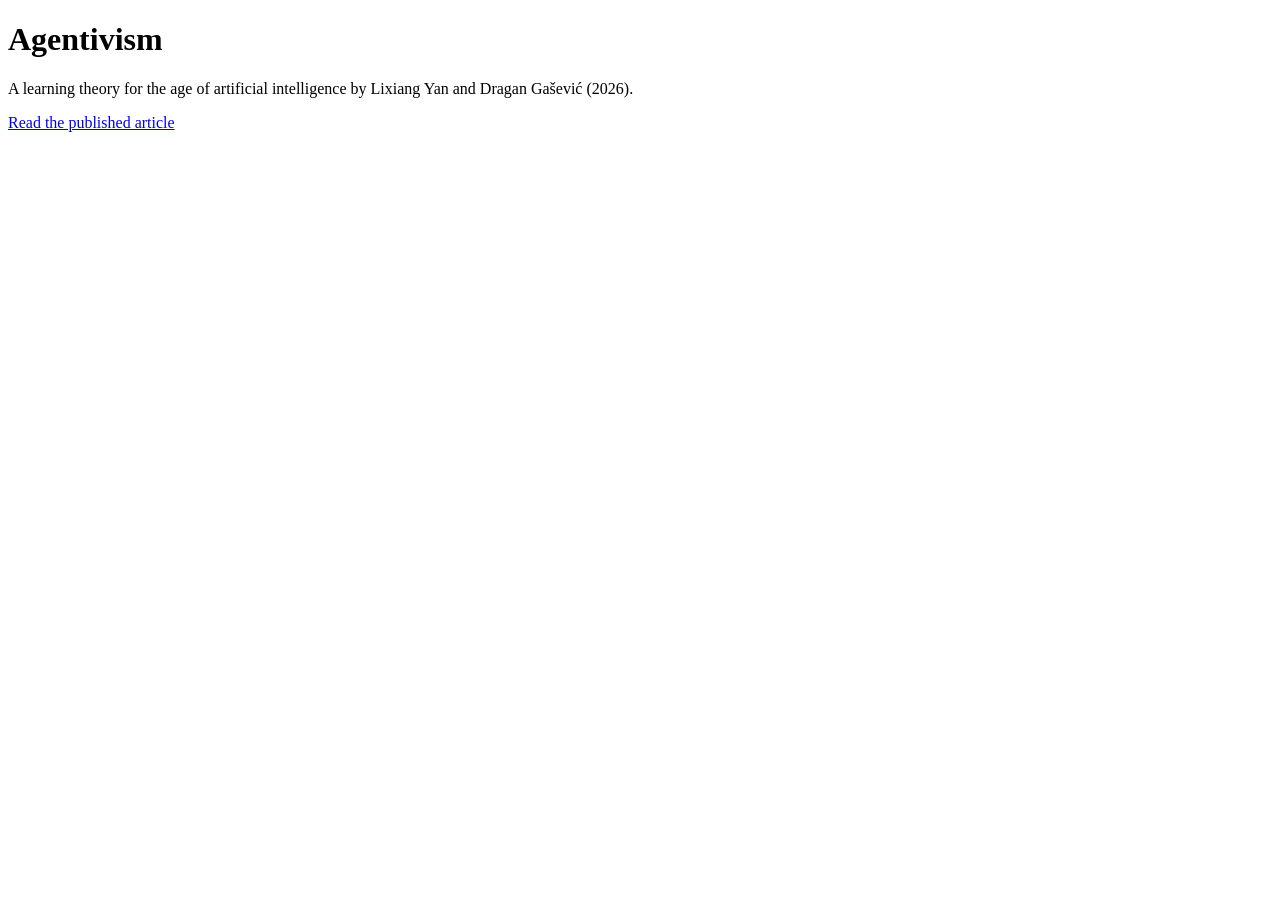
==== agentivism/index.html @ eb2c6e6c "Create Agentivism companion page" ====
<!doctype html>
<html lang="en"><head><meta charset="utf-8"><title>Agentivism — A Learning Theory for the Age of Artificial Intelligence</title></head><body><main><h1>Agentivism</h1><p>A learning theory for the age of artificial intelligence by Lixiang Yan and Dragan Gašević (2026).</p><p><a href="https://doi.org/10.1016/j.caeai.2026.100684">Read the published article</a></p></main></body></html>
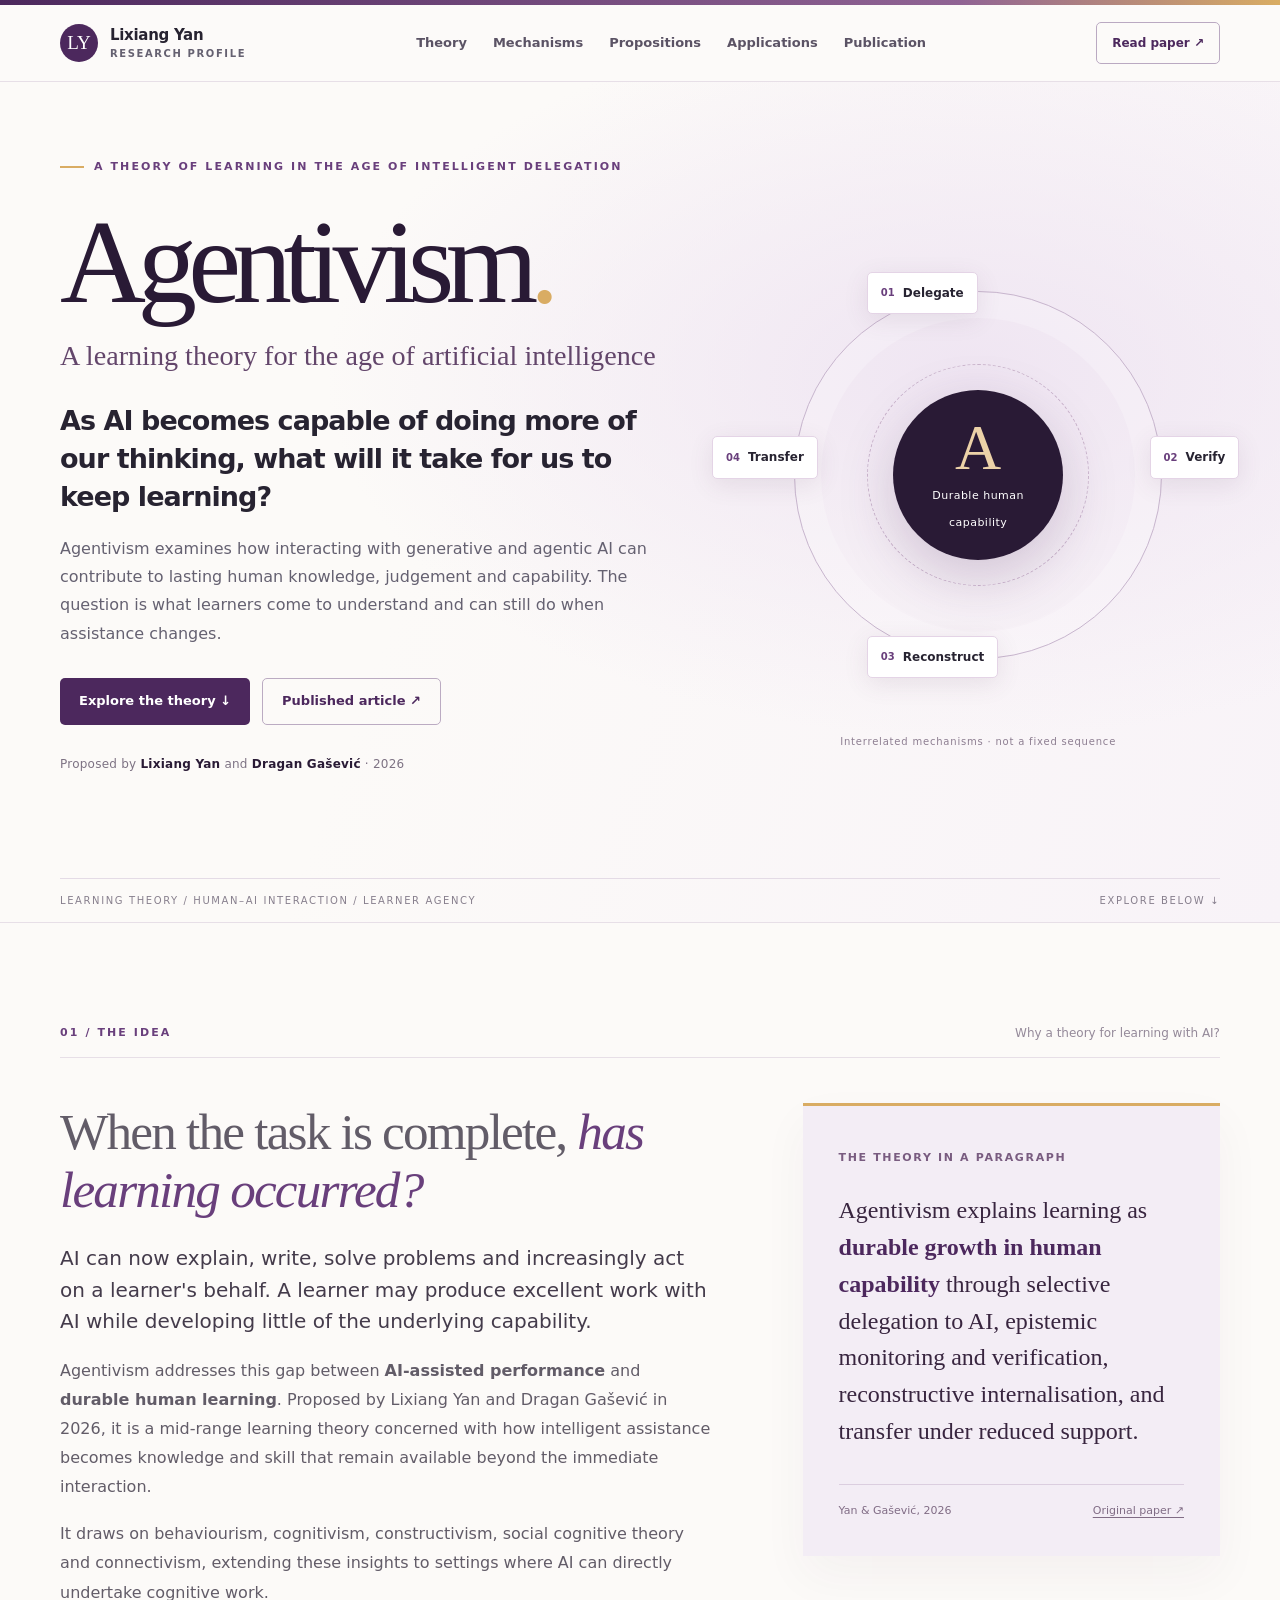
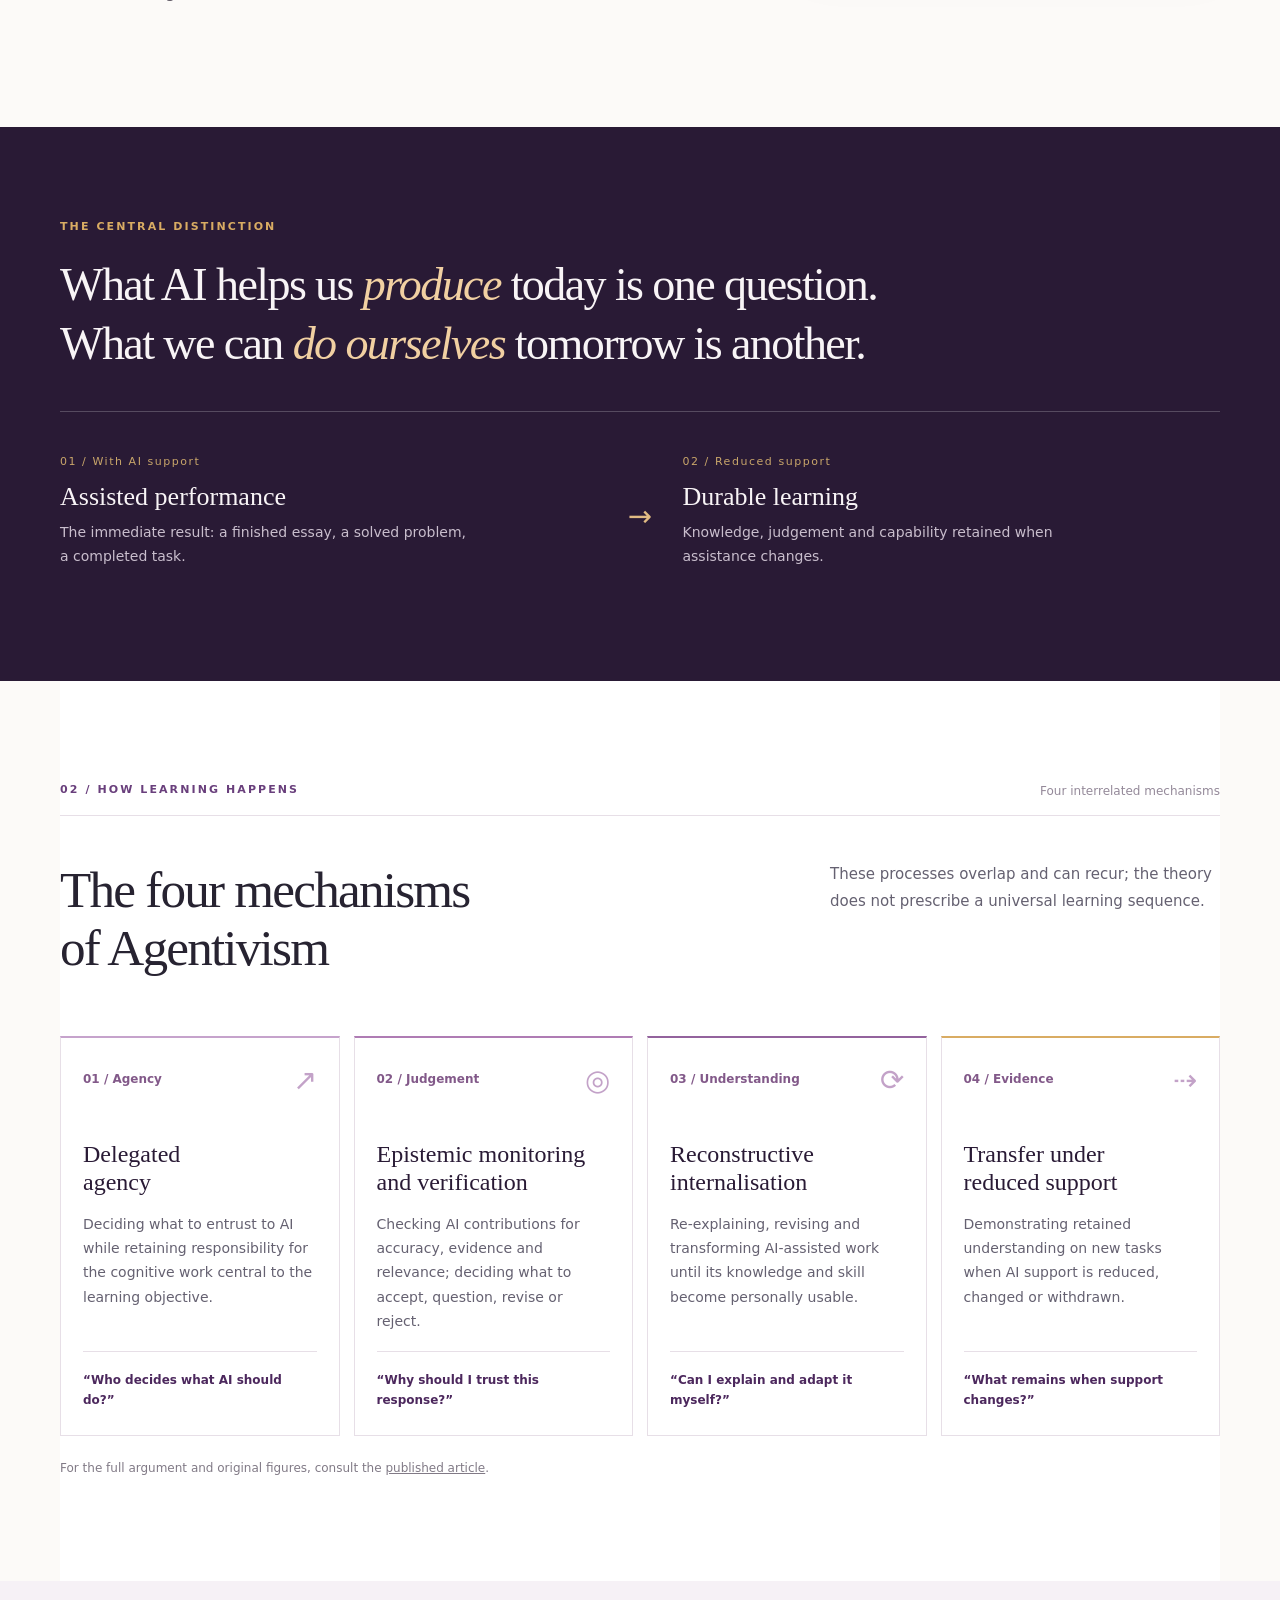
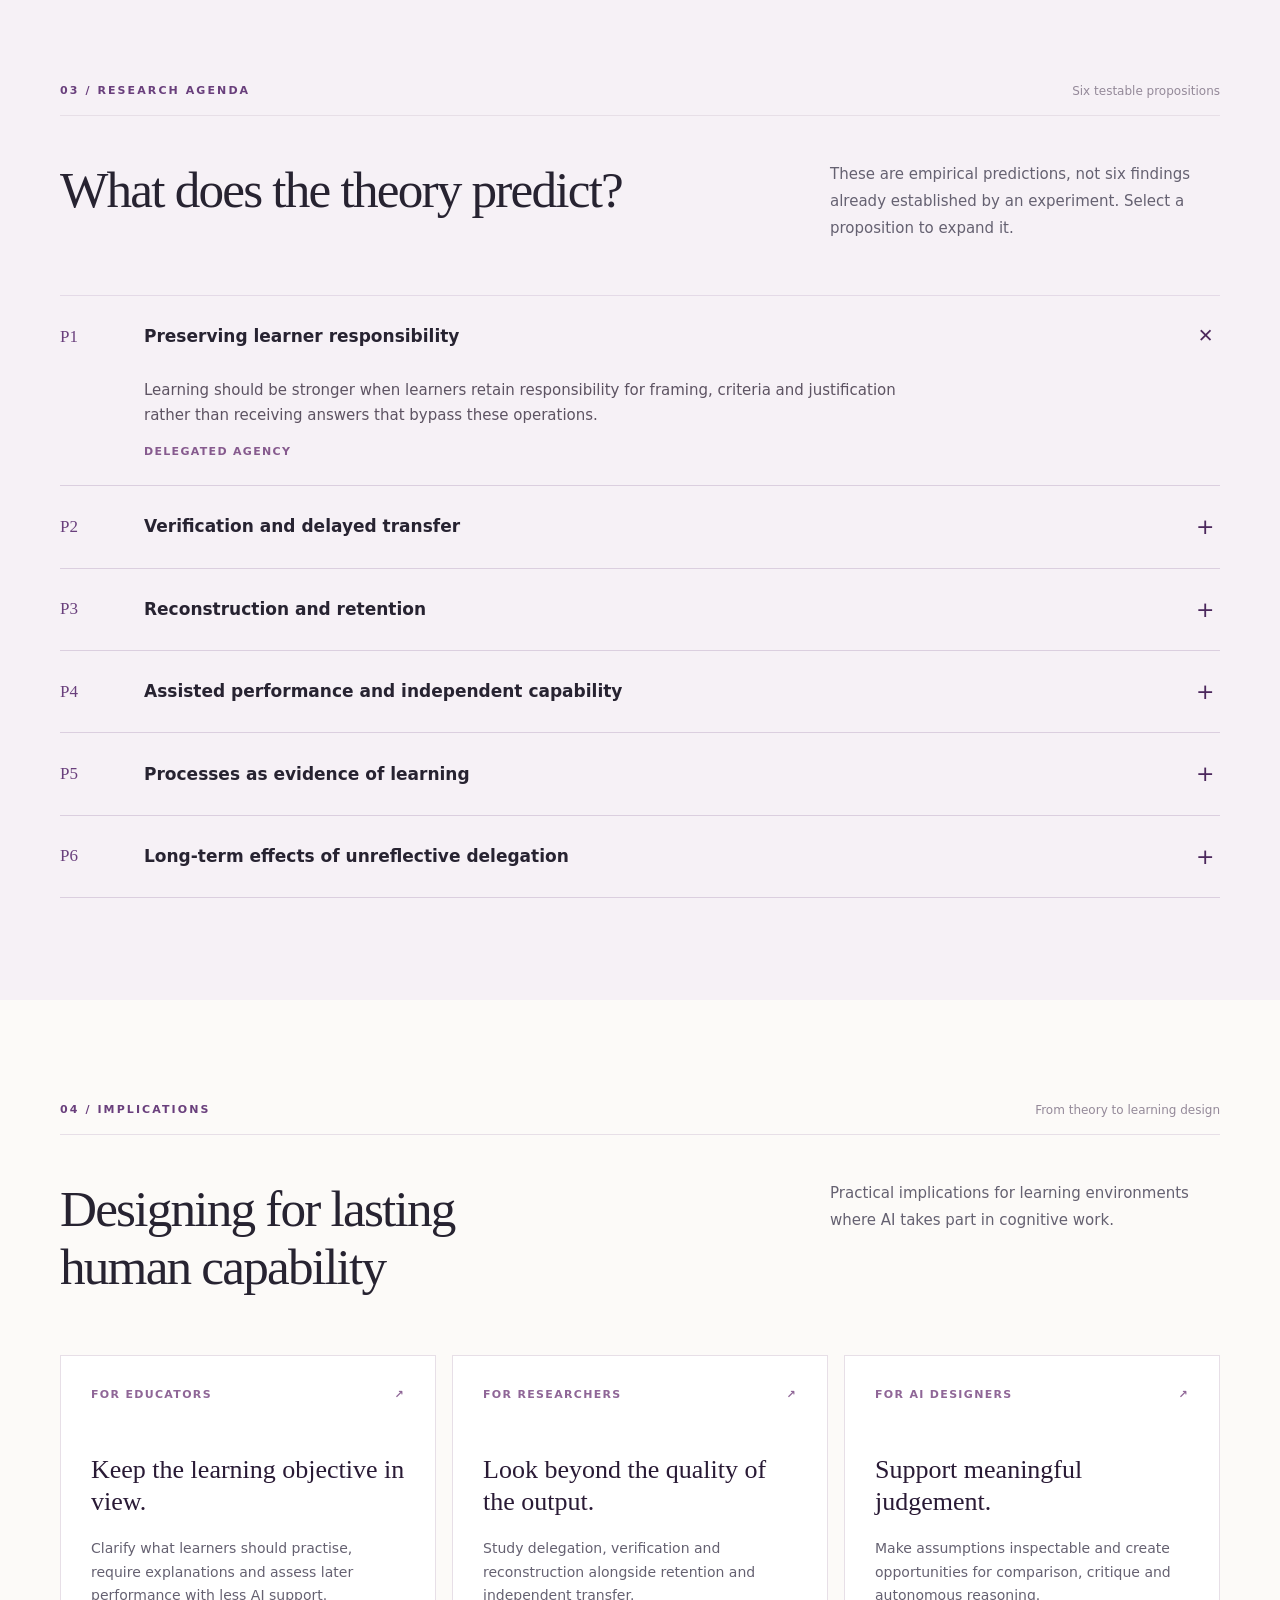
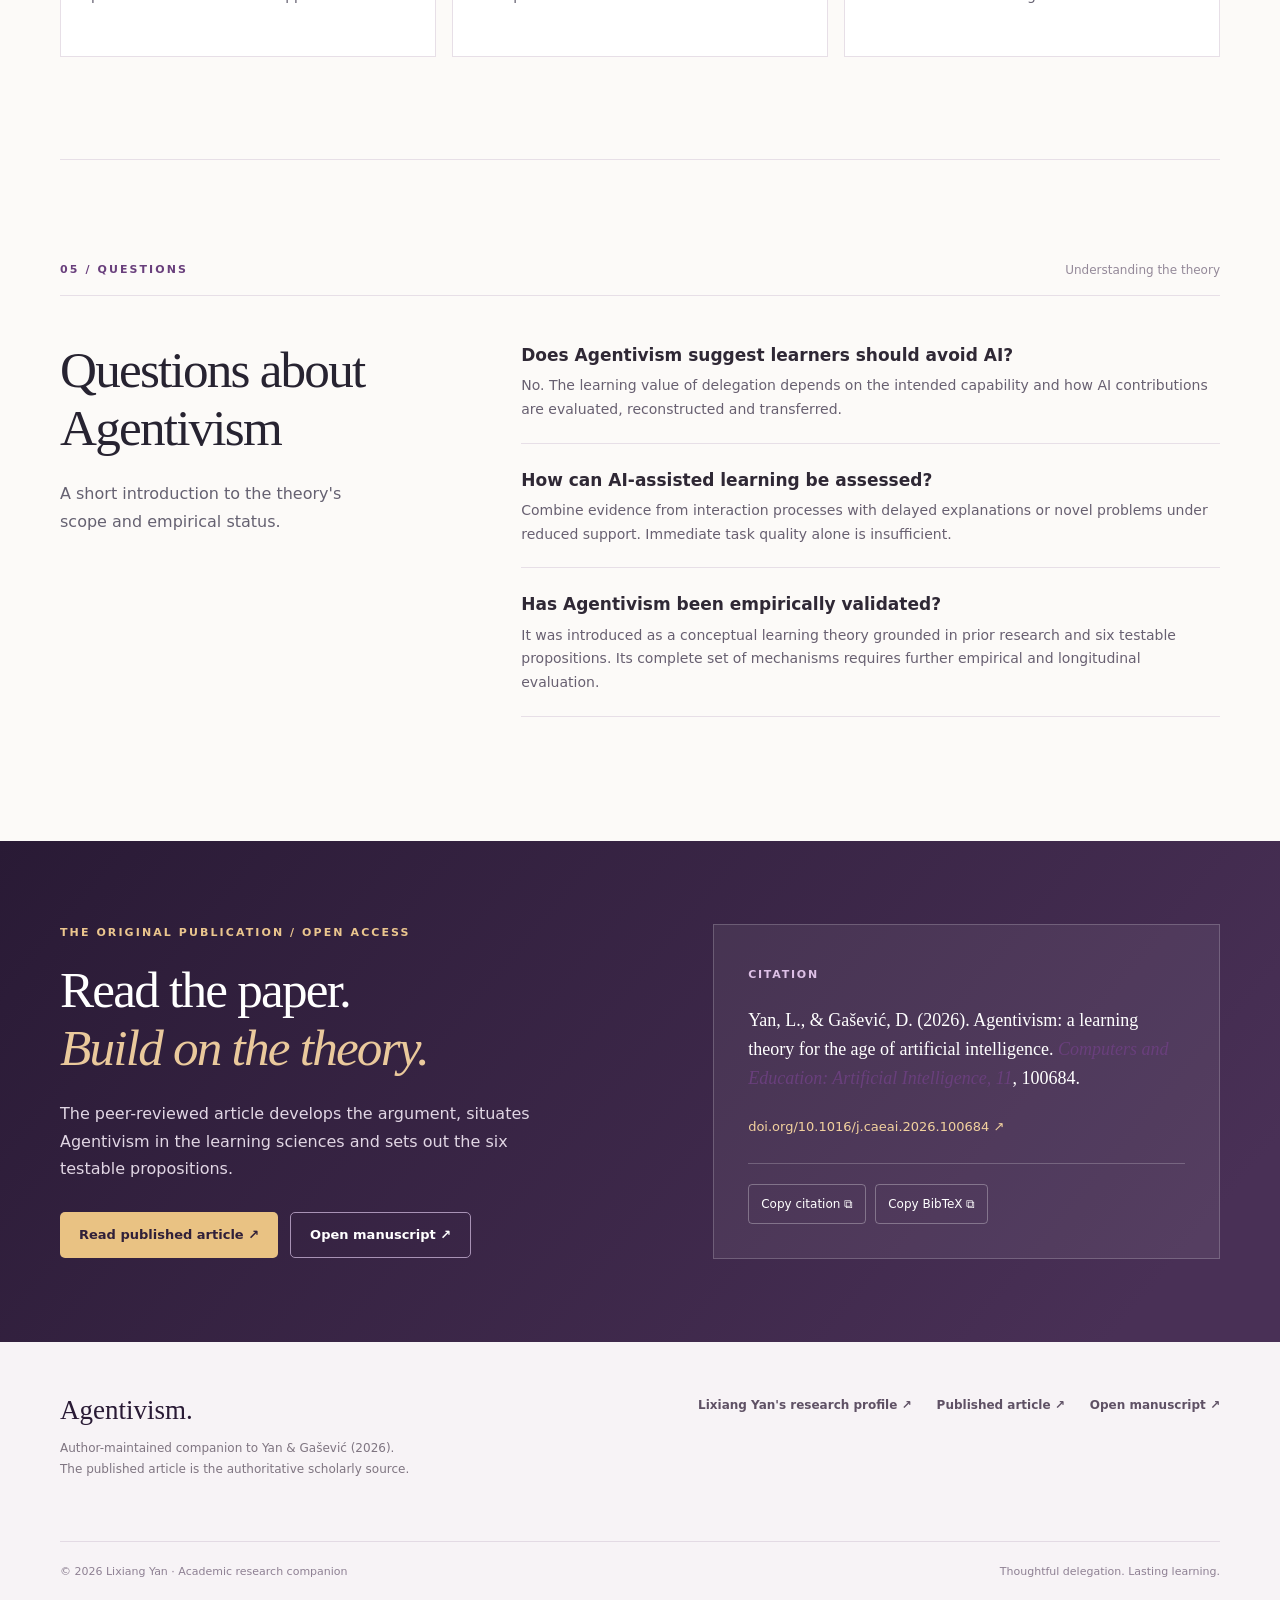
==== commit b61fadd4: "Publish full Agentivism site with four mechanisms and six testable propositions" ====
--- a/agentivism/index.html
+++ b/agentivism/index.html
@@ -1,2 +1,102 @@
 <!doctype html>
-<html lang="en"><head><meta charset="utf-8"><title>Agentivism — A Learning Theory for the Age of Artificial Intelligence</title></head><body><main><h1>Agentivism</h1><p>A learning theory for the age of artificial intelligence by Lixiang Yan and Dragan Gašević (2026).</p><p><a href="https://doi.org/10.1016/j.caeai.2026.100684">Read the published article</a></p></main></body></html>
+<html lang="en-AU"><head>
+<meta charset="utf-8"><meta name="viewport" content="width=device-width, initial-scale=1">
+<meta name="theme-color" content="#4c285d">
+<title>Agentivism | A Learning Theory for the Age of Artificial Intelligence</title>
+<meta name="description" content="Agentivism by Lixiang Yan and Dragan Gašević (2026): an accessible guide to four mechanisms and six propositions of human learning with generative and agentic AI.">
+<meta name="author" content="Lixiang Yan and Dragan Gašević"><meta name="robots" content="index,follow,max-image-preview:large">
+<link rel="canonical" href="https://jimmieylx.github.io/lixiangyan-academic-portfolio/agentivism/">
+<link rel="stylesheet" href="styles.css">
+<meta property="og:type" content="article"><meta property="og:site_name" content="Lixiang Yan | Research">
+<meta property="og:title" content="Agentivism — A Learning Theory for the Age of Artificial Intelligence">
+<meta property="og:description" content="When AI can do more of our thinking, what turns assisted performance into lasting human learning? Explore Agentivism.">
+<meta property="og:url" content="https://jimmieylx.github.io/lixiangyan-academic-portfolio/agentivism/">
+<meta name="twitter:card" content="summary">
+<script type="application/ld+json">
+{"@context":"https://schema.org","@graph":[{"@type":"WebPage","name":"Agentivism — A Learning Theory for the Age of Artificial Intelligence","url":"https://jimmieylx.github.io/lixiangyan-academic-portfolio/agentivism/","author":[{"@type":"Person","name":"Lixiang Yan"},{"@type":"Person","name":"Dragan Gašević"}],"about":{"@type":"DefinedTerm","name":"Agentivism","description":"A mid-range learning theory for human–AI interaction."},"citation":"https://doi.org/10.1016/j.caeai.2026.100684"},{"@type":"ScholarlyArticle","@id":"https://doi.org/10.1016/j.caeai.2026.100684","name":"Agentivism: a learning theory for the age of artificial intelligence","author":[{"@type":"Person","name":"Lixiang Yan"},{"@type":"Person","name":"Dragan Gašević"}],"datePublished":"2026","isAccessibleForFree":true,"doi":"10.1016/j.caeai.2026.100684","isPartOf":{"@type":"Periodical","name":"Computers and Education: Artificial Intelligence"},"volumeNumber":"11","pagination":"100684"}]}
+</script>
+</head><body>
+<a class="skip" href="#main">Skip to content</a><div class="topline" aria-hidden="true"></div>
+<header class="header"><div class="container navwrap">
+<a class="brand" href="../" aria-label="Lixiang Yan research profile"><span class="brand-icon">LY</span><span class="brand-name">Lixiang Yan<small>Research profile</small></span></a>
+<nav class="nav" aria-label="Page navigation"><a href="#about">Theory</a><a href="#mechanisms">Mechanisms</a><a href="#propositions">Propositions</a><a href="#applications">Applications</a><a href="#publication">Publication</a></nav>
+<a class="nav-cta" href="https://doi.org/10.1016/j.caeai.2026.100684" target="_blank" rel="noopener noreferrer">Read paper ↗</a>
+</div></header>
+<main id="main">
+<section class="hero" aria-labelledby="page-title"><div class="container hero-grid"><div>
+<p class="eyebrow">A theory of learning in the age of intelligent delegation</p>
+<h1 id="page-title">Agentivism<span>.</span></h1>
+<p class="hero-tagline">A learning theory for the age of artificial intelligence</p>
+<p class="hero-question">As AI becomes capable of doing more of our thinking, what will it take for us to keep learning?</p>
+<p class="hero-description">Agentivism examines how interacting with generative and agentic AI can contribute to lasting human knowledge, judgement and capability. The question is what learners come to understand and can still do when assistance changes.</p>
+<div class="actions"><a class="btn btn-primary" href="#about">Explore the theory ↓</a><a class="btn btn-outline" href="https://doi.org/10.1016/j.caeai.2026.100684" target="_blank" rel="noopener noreferrer">Published article ↗</a></div>
+<p class="byline">Proposed by <strong>Lixiang Yan</strong> and <strong>Dragan Gašević</strong> · 2026</p>
+</div><div class="theory-visual" role="img" aria-label="Four interrelated mechanisms surround durable human capability: delegation, verification, reconstruction and transfer.">
+<div class="visual-circle"></div><div class="visual-circle second"></div><div class="visual-centre"><div><strong>A</strong><br><span>Durable human<br>capability</span></div></div>
+<div class="node one"><b>01</b> Delegate</div><div class="node two"><b>02</b> Verify</div><div class="node three"><b>03</b> Reconstruct</div><div class="node four"><b>04</b> Transfer</div>
+<span class="visual-caption">Interrelated mechanisms · not a fixed sequence</span></div></div>
+<div class="container hero-bottom"><span>Learning theory / Human–AI interaction / Learner agency</span><span>Explore below ↓</span></div></section>
+<section id="about" class="container section" aria-labelledby="about-title">
+<div class="meta"><span class="kicker">01 / The idea</span><span>Why a theory for learning with AI?</span></div>
+<div class="two-col"><div class="prose">
+<h2 id="about-title">When the task is complete, <em>has learning occurred?</em></h2>
+<p class="lead">AI can now explain, write, solve problems and increasingly act on a learner's behalf. A learner may produce excellent work with AI while developing little of the underlying capability.</p>
+<p>Agentivism addresses this gap between <strong>AI-assisted performance</strong> and <strong>durable human learning</strong>. Proposed by Lixiang Yan and Dragan Gašević in 2026, it is a mid-range learning theory concerned with how intelligent assistance becomes knowledge and skill that remain available beyond the immediate interaction.</p>
+<p>It draws on behaviourism, cognitivism, constructivism, social cognitive theory and connectivism, extending these insights to settings where AI can directly undertake cognitive work.</p></div>
+<aside class="definition"><span class="small-label">The theory in a paragraph</span>
+<p>Agentivism explains learning as <strong>durable growth in human capability</strong> through selective delegation to AI, epistemic monitoring and verification, reconstructive internalisation, and transfer under reduced support.</p>
+<footer><span>Yan &amp; Gašević, 2026</span><a href="#publication">Original paper ↗</a></footer></aside></div></section>
+<section class="contrast" aria-labelledby="distinction-title"><div class="container"><span class="kicker">The central distinction</span>
+<h2 id="distinction-title">What AI helps us <em>produce</em> today is one question.<br>What we can <em>do ourselves</em> tomorrow is another.</h2>
+<div class="comparison"><article><span class="num">01 / With AI support</span><h3>Assisted performance</h3><p>The immediate result: a finished essay, a solved problem, a completed task.</p></article>
+<div class="comparison-arrow" aria-hidden="true">→</div><article><span class="num">02 / Reduced support</span><h3>Durable learning</h3><p>Knowledge, judgement and capability retained when assistance changes.</p></article></div></div></section>
+<section id="mechanisms" class="container section mechanisms" aria-labelledby="mechanisms-title">
+<div class="meta"><span class="kicker">02 / How learning happens</span><span>Four interrelated mechanisms</span></div>
+<div class="section-heading"><h2 id="mechanisms-title">The four mechanisms<br>of Agentivism</h2><p>These processes overlap and can recur; the theory does not prescribe a universal learning sequence.</p></div>
+<div class="mechanism-grid">
+<article class="mechanism"><div class="mechanism-top"><span>01 / Agency</span><span class="glyph" aria-hidden="true">↗</span></div><h3>Delegated<br>agency</h3><p>Deciding what to entrust to AI while retaining responsibility for the cognitive work central to the learning objective.</p><q>Who decides what AI should do?</q></article>
+<article class="mechanism"><div class="mechanism-top"><span>02 / Judgement</span><span class="glyph" aria-hidden="true">◎</span></div><h3>Epistemic monitoring<br>and verification</h3><p>Checking AI contributions for accuracy, evidence and relevance; deciding what to accept, question, revise or reject.</p><q>Why should I trust this response?</q></article>
+<article class="mechanism"><div class="mechanism-top"><span>03 / Understanding</span><span class="glyph" aria-hidden="true">⟳</span></div><h3>Reconstructive<br>internalisation</h3><p>Re-explaining, revising and transforming AI-assisted work until its knowledge and skill become personally usable.</p><q>Can I explain and adapt it myself?</q></article>
+<article class="mechanism"><div class="mechanism-top"><span>04 / Evidence</span><span class="glyph" aria-hidden="true">⇢</span></div><h3>Transfer under<br>reduced support</h3><p>Demonstrating retained understanding on new tasks when AI support is reduced, changed or withdrawn.</p><q>What remains when support changes?</q></article>
+</div><p class="note">For the full argument and original figures, consult the <a href="https://doi.org/10.1016/j.caeai.2026.100684">published article</a>.</p></section>
+<section id="propositions" class="section proposition-section" aria-labelledby="propositions-title"><div class="container">
+<div class="meta"><span class="kicker">03 / Research agenda</span><span>Six testable propositions</span></div>
+<div class="section-heading"><h2 id="propositions-title">What does the theory predict?</h2><p>These are empirical predictions, not six findings already established by an experiment. Select a proposition to expand it.</p></div>
+<div class="propositions">
+<details class="proposition" open><summary><span class="p-number">P1</span><span class="p-title">Preserving learner responsibility</span><span class="plus">+</span></summary><div class="p-detail"><p>Learning should be stronger when learners retain responsibility for framing, criteria and justification rather than receiving answers that bypass these operations.</p><span class="p-tag">Delegated agency</span></div></details>
+<details class="proposition"><summary><span class="p-number">P2</span><span class="p-title">Verification and delayed transfer</span><span class="plus">+</span></summary><div class="p-detail"><p>Requiring source checks, comparison or justification of AI uptake should improve delayed transfer even when the task feels less convenient.</p><span class="p-tag">Epistemic monitoring</span></div></details>
+<details class="proposition"><summary><span class="p-number">P3</span><span class="p-title">Reconstruction and retention</span><span class="plus">+</span></summary><div class="p-detail"><p>Re-explaining, revising or transforming AI material should produce stronger retained understanding than mainly accepting or lightly editing it.</p><span class="p-tag">Reconstructive internalisation</span></div></details>
+<details class="proposition"><summary><span class="p-number">P4</span><span class="p-title">Assisted performance and independent capability</span><span class="plus">+</span></summary><div class="p-detail"><p>When monitoring and reconstruction are minimal, immediate AI-assisted performance should correlate weakly with later independent performance.</p><span class="p-tag">Transfer under reduced support</span></div></details>
+<details class="proposition"><summary><span class="p-number">P5</span><span class="p-title">Processes as evidence of learning</span><span class="plus">+</span></summary><div class="p-detail"><p>Interaction measures such as revisions, evidence checks and explanations should predict later learning better than final output quality alone.</p><span class="p-tag">Process-based assessment</span></div></details>
+<details class="proposition"><summary><span class="p-number">P6</span><span class="p-title">Long-term effects of unreflective delegation</span><span class="plus">+</span></summary><div class="p-detail"><p>Repeated low-effort delegation without reconstruction should lead to poorer competence calibration and greater dependence on assistance, even when productivity rises.</p><span class="p-tag">Longitudinal learning</span></div></details></div></div></section>
+<section id="applications" class="container section" aria-labelledby="applications-title">
+<div class="meta"><span class="kicker">04 / Implications</span><span>From theory to learning design</span></div>
+<div class="section-heading"><h2 id="applications-title">Designing for lasting<br>human capability</h2><p>Practical implications for learning environments where AI takes part in cognitive work.</p></div>
+<div class="app-grid">
+<article class="app-card"><div class="app-top"><span>For educators</span><span>↗</span></div><h3>Keep the learning objective in view.</h3><p>Clarify what learners should practise, require explanations and assess later performance with less AI support.</p></article>
+<article class="app-card"><div class="app-top"><span>For researchers</span><span>↗</span></div><h3>Look beyond the quality of the output.</h3><p>Study delegation, verification and reconstruction alongside retention and independent transfer.</p></article>
+<article class="app-card"><div class="app-top"><span>For AI designers</span><span>↗</span></div><h3>Support meaningful judgement.</h3><p>Make assumptions inspectable and create opportunities for comparison, critique and autonomous reasoning.</p></article>
+</div></section>
+<section id="questions" class="container section faq" aria-labelledby="faq-title">
+<div class="meta"><span class="kicker">05 / Questions</span><span>Understanding the theory</span></div>
+<div class="faq-layout"><div><h2 id="faq-title">Questions about<br>Agentivism</h2><p class="faq-lead">A short introduction to the theory's scope and empirical status.</p></div><div>
+<article class="faq-item"><h3>Does Agentivism suggest learners should avoid AI?</h3><p>No. The learning value of delegation depends on the intended capability and how AI contributions are evaluated, reconstructed and transferred.</p></article>
+<article class="faq-item"><h3>How can AI-assisted learning be assessed?</h3><p>Combine evidence from interaction processes with delayed explanations or novel problems under reduced support. Immediate task quality alone is insufficient.</p></article>
+<article class="faq-item"><h3>Has Agentivism been empirically validated?</h3><p>It was introduced as a conceptual learning theory grounded in prior research and six testable propositions. Its complete set of mechanisms requires further empirical and longitudinal evaluation.</p></article>
+</div></div></section>
+<section id="publication" class="paper" aria-labelledby="paper-title"><div class="container paper-grid"><div>
+<p class="kicker">The original publication / Open access</p>
+<h2 id="paper-title">Read the paper.<br><em>Build on the theory.</em></h2>
+<p>The peer-reviewed article develops the argument, situates Agentivism in the learning sciences and sets out the six testable propositions.</p>
+<div class="actions"><a class="btn btn-primary" href="https://doi.org/10.1016/j.caeai.2026.100684" target="_blank" rel="noopener noreferrer">Read published article ↗</a><a class="btn btn-outline" href="https://arxiv.org/abs/2604.07813" target="_blank" rel="noopener noreferrer">Open manuscript ↗</a></div>
+</div><div class="citation"><span class="citation-label">Citation</span>
+<p>Yan, L., &amp; Gašević, D. (2026). Agentivism: a learning theory for the age of artificial intelligence. <em>Computers and Education: Artificial Intelligence, 11</em>, 100684.</p>
+<a class="doi" href="https://doi.org/10.1016/j.caeai.2026.100684">doi.org/10.1016/j.caeai.2026.100684 ↗</a>
+<div class="copy-controls"><button type="button" data-copy="citation">Copy citation ⧉</button><button type="button" data-copy="bibtex">Copy BibTeX ⧉</button></div>
+<span class="visually-hidden" id="copy-feedback" role="status" aria-live="polite"></span>
+</div></div></section></main>
+<footer class="footer"><div class="container footer-top"><div><strong>Agentivism.</strong><p>Author-maintained companion to Yan &amp; Gašević (2026).<br>The published article is the authoritative scholarly source.</p></div>
+<nav class="footer-links" aria-label="Footer links"><a href="../">Lixiang Yan's research profile ↗</a><a href="https://doi.org/10.1016/j.caeai.2026.100684">Published article ↗</a><a href="https://arxiv.org/abs/2604.07813">Open manuscript ↗</a></nav></div>
+<div class="container footer-bottom"><span>© 2026 Lixiang Yan · Academic research companion</span><span>Thoughtful delegation. Lasting learning.</span></div></footer>
+<script src="site.js" defer></script>
+</body></html>
--- a/agentivism/styles.css
+++ b/agentivism/styles.css
@@ -0,0 +1,6 @@
+:root{--purple:#4c285d;--purple-dark:#291a35;--purple-mid:#693f7c;--gold:#d9ac63;--gold-light:#f7e8cb;--ink:#272331;--muted:#656171;--bg:#fcfaf8;--paper:#fff;--soft:#f3eef5;--line:#e7dfe7;--max:1160px}
+*{box-sizing:border-box}html{scroll-behavior:smooth;scroll-padding-top:94px}body{margin:0;font:16px/1.7 Inter,ui-sans-serif,system-ui,-apple-system,"Segoe UI",sans-serif;color:var(--ink);background:var(--bg);-webkit-font-smoothing:antialiased}a{color:inherit;text-decoration:none}a:hover{text-decoration:underline;text-underline-offset:4px}button{font:inherit}img{max-width:100%}.container{width:min(var(--max),calc(100% - 64px));margin-inline:auto}h1,h2,h3,p{margin-top:0}h1,h2,.serif{font-family:Georgia,"Times New Roman",serif;font-weight:400}h2{font-size:clamp(35px,4vw,56px);letter-spacing:-.035em;line-height:1.13;margin-bottom:24px}h3{line-height:1.25}p{margin-bottom:18px}em{font-weight:400;color:var(--purple-mid)}.skip{position:absolute;top:-80px;left:20px;padding:12px;background:#fff;z-index:100}.skip:focus{top:12px}.topline{height:5px;background:linear-gradient(90deg,var(--purple),#906394 75%,var(--gold))}.header{position:sticky;top:0;z-index:30;background:#fcfaf9ed;backdrop-filter:blur(18px);border-bottom:1px solid #e7dfe7}.navwrap{min-height:76px;display:flex;align-items:center;gap:30px;justify-content:space-between}.brand{display:flex;gap:12px;align-items:center;white-space:nowrap}.brand:hover{text-decoration:none}.brand-icon{width:38px;height:38px;display:grid;place-items:center;background:var(--purple);color:#fff;font:19px Georgia,serif;border-radius:50%}.brand-name{font:600 15px/1.2 ui-sans-serif,system-ui,sans-serif;letter-spacing:-.02em}.brand-name small{display:block;margin-top:4px;color:var(--muted);font-size:10px;letter-spacing:.16em;text-transform:uppercase}.nav{display:flex;align-items:center;justify-content:center;gap:26px;font-size:13px;font-weight:600;color:#5b5365}.nav a:hover,.nav a:focus-visible{color:var(--purple)}.nav-cta{font-size:12px;font-weight:700;border:1px solid #baa9c2;border-radius:5px;padding:10px 15px;white-space:nowrap;color:var(--purple)}.nav-cta:hover{background:var(--purple);color:#fff;text-decoration:none}.hero{position:relative;overflow:hidden;background:radial-gradient(ellipse at 76% 35%,#efe5f2,transparent 47%),linear-gradient(110deg,#fcfaf8 37%,#f8f3f8);border-bottom:1px solid var(--line)}.hero-grid{display:grid;grid-template-columns:1.14fr .86fr;min-height:620px;gap:35px;align-items:center;padding-top:76px;padding-bottom:86px}.eyebrow,.kicker{font-size:11px;letter-spacing:.19em;text-transform:uppercase;font-weight:800;color:var(--purple-mid)}.eyebrow{display:flex;align-items:center;gap:10px;margin-bottom:28px}.eyebrow:before{content:"";display:inline-block;width:24px;height:2px;background:var(--gold)}h1{font-size:clamp(75px,9.3vw,135px);letter-spacing:-.072em;line-height:.96;margin-bottom:19px;color:var(--purple-dark)}h1 span{color:var(--gold)}.hero-tagline{font:400 clamp(21px,2.2vw,30px)/1.3 Georgia,serif;color:#63466b;margin-bottom:27px}.hero-question{font-size:clamp(21px,2.4vw,27px);line-height:1.42;font-weight:650;letter-spacing:-.035em;max-width:625px;margin-bottom:18px}.hero-description{color:var(--muted);max-width:595px;font-size:16px;line-height:1.78}.actions{display:flex;gap:12px;flex-wrap:wrap;margin-top:30px}.btn{display:inline-flex;align-items:center;justify-content:center;gap:18px;min-height:46px;padding:11px 19px;border-radius:5px;font-size:13px;font-weight:750;transition:background .2s,transform .2s}.btn:hover{text-decoration:none;transform:translateY(-2px)}.btn-primary{background:var(--purple);color:#fff}.btn-primary:hover{background:#643672}.btn-outline{border:1px solid #bbabc2;color:var(--purple)}.btn-outline:hover{background:#eee4f0}.byline{color:#7d7283;font-size:12px;letter-spacing:.02em;margin-top:29px}.byline strong{color:var(--purple-dark)}.theory-visual{position:relative;isolation:isolate;width:min(100%,495px);aspect-ratio:1;margin:auto;display:grid;place-items:center}.visual-circle{position:absolute;border:1px solid #c8b6ce;border-radius:50%;inset:12%;box-shadow:inset 0 0 0 26px #fff3}.visual-circle.second{inset:27%;border-style:dashed;border-color:#cab4cc;box-shadow:none}.visual-centre{position:relative;z-index:2;background:var(--purple-dark);color:white;display:grid;place-items:center;text-align:center;width:170px;height:170px;border-radius:50%;box-shadow:0 18px 55px #4c285d35}.visual-centre strong{font:normal 64px/1 Georgia,serif;color:#ecd2a8}.visual-centre span{font-size:11px;letter-spacing:.045em;line-height:1.5}.node{position:absolute;z-index:3;display:flex;align-items:center;gap:8px;background:#fff;border:1px solid #e4d4e6;box-shadow:0 6px 25px #5e41611b;padding:10px 13px;border-radius:5px;font-size:12px;font-weight:700;white-space:nowrap}.node b{color:var(--purple-mid);font-size:10px}.node.one{top:8%;left:27%}.node.two{right:-4%;top:42%}.node.three{bottom:8%;left:27%}.node.four{left:-5%;top:42%}.visual-caption{position:absolute;bottom:-33px;font-size:10px;letter-spacing:.08em;color:#8d7e91;text-align:center}.hero-bottom{display:flex;justify-content:space-between;border-top:1px solid #e4dbe6;padding-block:13px;font-size:10px;letter-spacing:.16em;color:#877f8d;text-transform:uppercase}.section{padding-top:100px;padding-bottom:102px}.meta{display:flex;align-items:center;justify-content:space-between;border-bottom:1px solid var(--line);padding-bottom:14px;margin-bottom:45px}.meta span:last-child{font-size:12px;color:#948999}.two-col{display:grid;grid-template-columns:1.22fr .78fr;gap:clamp(36px,7vw,112px);align-items:start}.lead{font-size:20px;line-height:1.58;color:#443b4b}.prose{color:#625c68;font-size:16px;line-height:1.82}.definition{padding:36px;border-top:3px solid var(--gold);background:#f3edf5;box-shadow:0 20px 45px #43233e0b}.definition .small-label{color:#795c80;font-size:11px;letter-spacing:.15em;text-transform:uppercase;font-weight:800}.definition p{font:400 24px/1.53 Georgia,serif;color:#38253f;margin:23px 0 34px}.definition p strong{color:var(--purple);font-weight:700}.definition footer{display:flex;justify-content:space-between;gap:10px;border-top:1px solid #dbcedf;padding-top:17px;font-size:11px;color:#806c85}.definition footer a{text-decoration:underline;text-underline-offset:3px}.contrast{background:var(--purple-dark);color:#f8f4f6;padding-block:84px;overflow:hidden}.contrast .kicker{color:var(--gold)}.contrast h2{font-size:clamp(29px,3.6vw,51px);line-height:1.28;margin:18px 0 37px;max-width:930px}.contrast h2 em{color:#f1d0a2}.comparison{display:grid;grid-template-columns:1fr 45px 1fr;gap:20px;align-items:center;border-top:1px solid #ffffff36;padding-top:24px}.comparison article{padding:10px 0}.comparison .num{font-size:11px;color:#c9a66a;letter-spacing:.14em}.comparison h3{font:26px Georgia,serif;margin:9px 0}.comparison p{max-width:410px;color:#c9becd;font-size:14px}.comparison-arrow{text-align:center;font-size:29px;color:#e1bb83}.section-heading{display:flex;justify-content:space-between;gap:45px;align-items:start;margin-bottom:35px}.section-heading p{max-width:390px;color:var(--muted);font-size:15px;line-height:1.8}.mechanisms{background:#fff}.mechanism-grid{display:grid;grid-template-columns:repeat(4,1fr);gap:14px}.mechanism{border:1px solid var(--line);border-top:2px solid #c6a3cc;background:#fff;padding:25px 22px;display:flex;flex-direction:column;min-height:336px}.mechanism:nth-child(2){border-top-color:#af7cb4}.mechanism:nth-child(3){border-top-color:#93639d}.mechanism:nth-child(4){border-top-color:var(--gold)}.mechanism-top{display:flex;align-items:center;justify-content:space-between;color:#825989;font-size:12px;font-weight:800}.glyph{font:29px Georgia,serif;color:#c3a2c8}.mechanism h3{font:24px/1.2 Georgia,serif;margin:43px 0 15px;color:var(--purple-dark)}.mechanism p{font-size:14px;line-height:1.72;color:var(--muted)}.mechanism q{display:block;margin-top:auto;padding-top:18px;border-top:1px solid var(--line);font-size:12px;font-weight:700;color:var(--purple)}.note{font-size:12px;color:#817a86;margin:22px 0 0}.note a{text-decoration:underline}.proposition-section{background:#f6f1f6}.propositions{border-top:1px solid #e4dae7}.proposition{border-bottom:1px solid #dbcfdf}.proposition summary{list-style:none;cursor:pointer;display:grid;grid-template-columns:64px 1fr 24px;gap:20px;align-items:center;padding:22px 0}.proposition summary::-webkit-details-marker{display:none}.proposition summary:hover .p-title{color:var(--purple-mid)}.p-number{font:17px Georgia,serif;color:var(--purple-mid)}.p-title{font-size:17px;font-weight:700;line-height:1.35}.plus{font-size:22px;font-weight:400;color:var(--purple)}details[open] .plus{transform:rotate(45deg)}.p-detail{padding:0 44px 22px 84px;max-width:910px;color:#5d5362;font-size:15px}.p-detail p{margin-bottom:9px}.p-tag{font-size:11px;text-transform:uppercase;letter-spacing:.12em;color:#865a8e;font-weight:700}.all-props{margin-top:25px;font-size:13px;color:var(--purple);font-weight:800}.app-grid{display:grid;grid-template-columns:repeat(3,1fr);gap:16px}.app-card{background:#fff;border:1px solid var(--line);padding:30px;min-height:295px}.app-top{display:flex;justify-content:space-between;color:#8f6697;font-size:11px;text-transform:uppercase;letter-spacing:.12em;font-weight:800}.app-card h3{font:26px/1.25 Georgia,serif;margin:49px 0 18px;color:var(--purple-dark)}.app-card p{font-size:14px;color:var(--muted)}.example{margin-top:28px;border-left:3px solid var(--gold);background:#f6f1f5;padding:25px 30px;display:grid;grid-template-columns:165px 1fr;gap:24px}.example .kicker{padding-top:5px}.example p{margin:0;font-size:15px;color:#5a5260}.faq{border-top:1px solid var(--line)}.faq-layout{display:grid;grid-template-columns:.7fr 1.3fr;gap:85px}.faq-lead{max-width:285px;color:var(--muted)}.faq-item{border-bottom:1px solid var(--line);padding:4px 0 21px;margin-bottom:22px}.faq-item h3{font-size:17px;margin-bottom:8px;color:#2f2835}.faq-item p{color:#686071;font-size:14px;margin:0}.paper{background:linear-gradient(130deg,var(--purple-dark),#493056 90%);color:#fff;padding-block:83px}.paper-grid{display:grid;grid-template-columns:1fr .9fr;gap:90px}.paper .kicker{color:#ebc68e}.paper h2{color:#fff}.paper h2 em{color:#eac99c}.paper p{color:#e1d6e4;max-width:480px}.paper .btn-outline{border-color:#a892b5;color:#fff}.paper .btn-outline:hover{background:#ffffff20}.paper .btn-primary{background:#e9c283;color:#302039}.paper .btn-primary:hover{background:#f5d39e}.citation{background:#ffffff11;border:1px solid #ffffff32;padding:34px;align-self:center}.citation-label{font-size:11px;letter-spacing:.16em;text-transform:uppercase;color:#ddc0e6;font-weight:800}.citation p{font:18px/1.62 Georgia,serif;color:#fff;margin-top:20px}.doi{color:#f2d19e;font-size:13px;word-break:break-all}.copy-controls{display:flex;flex-wrap:wrap;gap:9px;border-top:1px solid #ffffff36;margin-top:24px;padding-top:20px}.copy-controls button{border:1px solid #ffffff4c;border-radius:4px;background:transparent;color:#fff;padding:9px 12px;font-size:12px;cursor:pointer}.copy-controls button:hover{background:#ffffff20}.footer{padding-top:53px;background:#f7f3f6}.footer-top{display:flex;align-items:start;justify-content:space-between;gap:35px}.footer strong{font:27px Georgia,serif;color:var(--purple-dark)}.footer p{font-size:12px;color:#7f7581;margin-top:11px}.footer-links{display:flex;flex-wrap:wrap;gap:25px;font-size:12px;color:#5f5165;font-weight:650}.footer-bottom{display:flex;justify-content:space-between;gap:20px;border-top:1px solid #e3dae4;padding:21px 0;margin-top:44px;font-size:11px;color:#8e8093}.visually-hidden{position:absolute!important;width:1px;height:1px;padding:0;margin:-1px;overflow:hidden;clip:rect(0,0,0,0);white-space:nowrap;border:0}:focus-visible{outline:3px solid #d8a85e;outline-offset:4px}
+@media(max-width:1050px){.nav{gap:14px}.navwrap{gap:14px}.mechanism-grid{grid-template-columns:repeat(2,1fr)}.mechanism{min-height:290px}.mechanism h3{margin-top:24px}.hero-grid{gap:12px}.node.two{right:0}.node.four{left:0}.paper-grid{gap:40px}}
+@media(max-width:760px){.container{width:min(100% - 38px,var(--max))}.navwrap{min-height:70px;flex-wrap:wrap;gap:4px 12px;padding-top:12px;padding-bottom:11px}.brand{order:0}.nav-cta{order:1}.nav{order:2;width:100%;overflow:auto;justify-content:flex-start;white-space:nowrap;padding:8px 0 2px;gap:18px}.hero-grid{grid-template-columns:1fr;min-height:auto;padding-top:58px;padding-bottom:60px}.theory-visual{max-width:400px;margin-top:42px;margin-bottom:26px}.hero-bottom span:last-child{display:none}h1{font-size:clamp(69px,15vw,112px)}.section{padding-top:70px;padding-bottom:75px}.two-col,.paper-grid,.faq-layout{grid-template-columns:1fr;gap:25px}.section-heading{display:block}.section-heading p{max-width:620px}.app-grid{grid-template-columns:1fr}.app-card{min-height:auto}.app-card h3{margin-top:22px}.faq-layout{gap:35px}.comparison{grid-template-columns:1fr 30px 1fr;gap:9px}.comparison h3{font-size:20px}.example{grid-template-columns:1fr;gap:10px}.footer-top,.footer-bottom{flex-direction:column}.footer-bottom{margin-top:25px}}
+@media(max-width:480px){.hero-grid{padding-top:47px}.hero-tagline{font-size:23px}.hero-description{font-size:15px}.theory-visual{max-width:320px}.visual-centre{width:138px;height:138px}.visual-centre strong{font-size:50px}.node{font-size:10px;padding:7px 8px}.node.one{left:22%}.node.three{left:19%}.node.four{left:-2%}.node.two{right:-2%}.mechanism-grid{grid-template-columns:1fr}.mechanism{min-height:255px}.p-title{font-size:15px}.proposition summary{grid-template-columns:43px 1fr 20px;gap:10px}.p-detail{padding-left:53px;padding-right:8px}.definition{padding:25px}.definition p{font-size:21px}.paper{padding-block:63px}.citation{padding:24px}.meta span:last-child{display:none}}
+@media(prefers-reduced-motion:reduce){html{scroll-behavior:auto}.btn{transition:none}}
